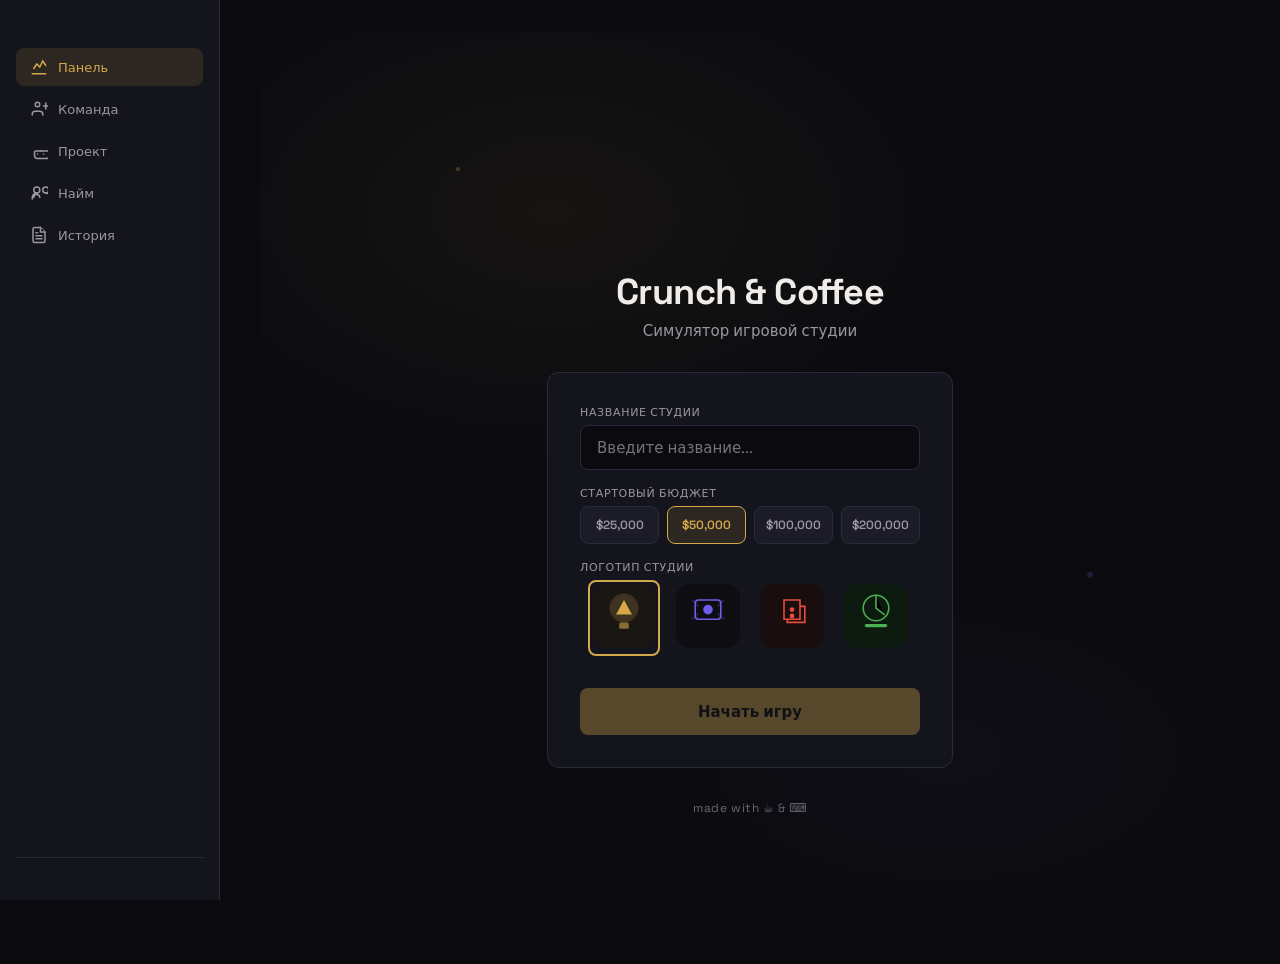
==== pc/index.html @ b039c9ba "Crunch & Coffee — Game Dev Simulator" ====
<!DOCTYPE html>
<html lang="ru">
<head>
<meta charset="UTF-8">
<meta name="viewport" content="width=device-width, initial-scale=1.0">
<title>Crunch & Coffee — Game Dev Simulator</title>
<link rel="preconnect" href="https://fonts.googleapis.com">
<link href="https://fonts.googleapis.com/css2?family=Space+Grotesk:wght@400;500;600;700&family=JetBrains+Mono:wght@400;500&display=swap" rel="stylesheet">
<link rel="stylesheet" href="style.css">
</head>
<body>
<div id="app">
  <div id="sidebar">
    <div id="studio-brand"></div>
    <nav id="nav"></nav>
    <div id="sidebar-footer">
      <div id="quick-budget"></div>
      <div id="quick-week"></div>
    </div>
  </div>
  <main id="content">
    <div id="screen-start" class="screen active"></div>
    <div id="screen-dashboard" class="screen"></div>
    <div id="screen-project" class="screen"></div>
    <div id="screen-team" class="screen"></div>
    <div id="screen-hire" class="screen"></div>
    <div id="screen-history" class="screen"></div>
  </main>
</div>
<div id="modal-overlay" class="modal-hidden">
  <div class="modal" id="modal-content"></div>
</div>
<script src="../shared/svg.js"></script>
<script src="../shared/data.js"></script>
<script src="../shared/game.js"></script>
<script src="../shared/editor.js"></script>
<script src="../shared/room.js"></script>
<script src="app.js"></script>
</body>
</html>
---- pc/style.css ----
/* Crunch & Coffee — PC Styles */

*, *::before, *::after { box-sizing: border-box; margin: 0; padding: 0; }

:root {
  --bg: #0B0B0F;
  --surface: #14141C;
  --surface-2: #1C1C28;
  --surface-3: #242430;
  --border: #2A2A3A;
  --text: #F0EDE8;
  --text-2: #9B96A0;
  --text-3: #6B6675;
  --accent: #D4A84B;
  --accent-dim: #D4A84B20;
  --red: #E74C3C;
  --green: #4CAF50;
  --blue: #3498DB;
  --purple: #6C5CE7;
  --orange: #F39C12;
  --radius: 12px;
  --radius-sm: 8px;
  --shadow: 0 4px 24px rgba(0,0,0,0.3);
  --font: 'Space Grotesk', system-ui, -apple-system, sans-serif;
  --mono: 'JetBrains Mono', monospace;
}

html { font-size: 15px; }
body {
  font-family: var(--font);
  background: var(--bg);
  color: var(--text);
  min-height: 100vh;
  overflow-x: hidden;
  -webkit-font-smoothing: antialiased;
}

#app { display: flex; min-height: 100vh; }

/* Sidebar */
#sidebar {
  width: 220px;
  background: var(--surface);
  border-right: 1px solid var(--border);
  padding: 20px 16px;
  display: flex;
  flex-direction: column;
  position: fixed;
  top: 0;
  left: 0;
  height: 100vh;
  z-index: 10;
}

#studio-brand { margin-bottom: 28px; text-align: center; }
#studio-brand .brand-logo { margin-bottom: 8px; }
#studio-brand .brand-name {
  font-size: 13px;
  font-weight: 600;
  color: var(--text);
  line-height: 1.3;
}

#nav { display: flex; flex-direction: column; gap: 4px; flex: 1; }

.nav-btn {
  display: flex;
  align-items: center;
  gap: 10px;
  padding: 10px 14px;
  border: none;
  background: transparent;
  color: var(--text-2);
  font-family: var(--font);
  font-size: 13px;
  font-weight: 500;
  border-radius: var(--radius-sm);
  cursor: pointer;
  transition: all 0.2s;
}
.nav-btn:hover { background: var(--surface-2); color: var(--text); }
.nav-btn.active { background: var(--accent-dim); color: var(--accent); }
.nav-btn svg { flex-shrink: 0; }

#sidebar-footer {
  padding-top: 16px;
  border-top: 1px solid var(--border);
  font-size: 12px;
  color: var(--text-3);
  display: flex;
  flex-direction: column;
  gap: 6px;
}
#sidebar-footer > div { display: flex; justify-content: space-between; }
#sidebar-footer .val { font-family: var(--mono); color: var(--text-2); }

/* Main Content */
#content {
  flex: 1;
  margin-left: 220px;
  padding: 32px 40px;
  max-width: 1200px;
}

/* Screens */
.screen { display: none; }
.screen.active { display: block; }

.screen-header {
  display: flex;
  align-items: center;
  justify-content: space-between;
  margin-bottom: 28px;
}
.screen-header h2 {
  font-size: 22px;
  font-weight: 700;
  letter-spacing: -0.3px;
}
.header-actions { display: flex; gap: 10px; }

/* Buttons */
.btn-primary, .btn-secondary, .btn-danger {
  display: inline-flex;
  align-items: center;
  gap: 8px;
  padding: 10px 22px;
  border: none;
  border-radius: var(--radius-sm);
  font-family: var(--font);
  font-size: 13px;
  font-weight: 600;
  cursor: pointer;
  transition: all 0.2s;
}
.btn-primary {
  background: var(--accent);
  color: #0B0B0F;
}
.btn-primary:hover { background: #E0BA5A; transform: translateY(-1px); }
.btn-primary:disabled { opacity: 0.35; cursor: not-allowed; transform: none; }

.btn-secondary {
  background: var(--surface-2);
  color: var(--text);
  border: 1px solid var(--border);
}
.btn-secondary:hover { background: var(--surface-3); }

.btn-danger {
  background: var(--red);
  color: #fff;
}
.btn-danger:hover { opacity: 0.9; }

/* Cards */
.card {
  background: var(--surface);
  border: 1px solid var(--border);
  border-radius: var(--radius);
  padding: 24px;
}
.card h3 {
  font-size: 14px;
  font-weight: 600;
  color: var(--text-2);
  text-transform: uppercase;
  letter-spacing: 0.05em;
  margin-bottom: 16px;
}

/* Stats Grid */
.stats-grid {
  display: grid;
  grid-template-columns: repeat(4, 1fr);
  gap: 16px;
  margin-bottom: 24px;
}
.stat-card {
  background: var(--surface);
  border: 1px solid var(--border);
  border-radius: var(--radius);
  padding: 20px;
  display: flex;
  flex-direction: column;
  gap: 4px;
}
.stat-icon { margin-bottom: 8px; width: 36px; height: 36px; border-radius: var(--radius-sm); display: flex; align-items: center; justify-content: center; }
.stat-label { font-size: 11px; color: var(--text-3); text-transform: uppercase; letter-spacing: 0.06em; }
.stat-value { font-family: var(--mono); font-size: 22px; font-weight: 600; color: var(--text); }

/* Dashboard Grid */
.dashboard-grid { display: grid; grid-template-columns: 1fr 1fr; gap: 16px; }
#dash-log { grid-column: 1 / -1; }

/* Empty state */
.empty-state { color: var(--text-3); font-size: 14px; margin-bottom: 12px; }

/* Option Grid */
.option-grid {
  display: grid;
  grid-template-columns: repeat(4, 1fr);
  gap: 8px;
  margin-bottom: 8px;
}
.option-btn {
  padding: 10px 12px;
  background: var(--surface-2);
  border: 1px solid var(--border);
  border-radius: var(--radius-sm);
  color: var(--text-2);
  font-family: var(--font);
  font-size: 12px;
  font-weight: 500;
  cursor: pointer;
  transition: all 0.2s;
  text-align: center;
}
.option-btn:hover { border-color: var(--text-3); color: var(--text); }
.option-btn.selected {
  border-color: var(--accent);
  background: var(--accent-dim);
  color: var(--accent);
}
.scope-grid { grid-template-columns: repeat(3, 1fr); }

/* Estimate box */
.estimate-box {
  background: var(--surface-2);
  border: 1px solid var(--border);
  border-radius: var(--radius);
  padding: 20px;
  margin: 16px 0;
  display: grid;
  grid-template-columns: repeat(3, 1fr);
  gap: 16px;
}
.estimate-box .est-item { text-align: center; }
.estimate-box .est-label { font-size: 11px; color: var(--text-3); text-transform: uppercase; letter-spacing: 0.05em; }
.estimate-box .est-value { font-family: var(--mono); font-size: 18px; font-weight: 600; color: var(--text); margin-top: 4px; }

/* Team grid */
.team-grid { display: grid; grid-template-columns: repeat(3, 1fr); gap: 12px; }
.team-card {
  background: var(--surface);
  border: 1px solid var(--border);
  border-radius: var(--radius);
  padding: 16px;
  display: flex;
  flex-direction: column;
  align-items: center;
  text-align: center;
  gap: 8px;
}
.team-card .avatar { margin-bottom: 4px; }
.team-card .emp-name { font-weight: 600; font-size: 14px; }
.team-card .emp-role {
  font-size: 11px;
  color: var(--text-3);
  text-transform: uppercase;
  letter-spacing: 0.05em;
  padding: 2px 10px;
  border-radius: 99px;
  background: var(--surface-2);
}
.team-card .emp-skill { font-family: var(--mono); font-size: 13px; color: var(--text-2); }
.team-card .emp-mood {
  font-size: 12px;
  display: flex;
  align-items: center;
  gap: 4px;
}
.emp-salary { font-size: 12px; color: var(--text-3); font-family: var(--mono); }
.team-card .emp-actions { display: flex; gap: 6px; margin-top: 4px; }
.team-card .emp-actions button { padding: 4px 10px; font-size: 11px; }

/* Hire / Candidates */
.candidate-card {
  display: flex;
  align-items: center;
  gap: 16px;
  background: var(--surface);
  border: 1px solid var(--border);
  border-radius: var(--radius);
  padding: 16px 20px;
  margin-bottom: 8px;
}
.candidate-card .cand-info { flex: 1; }
.candidate-card .cand-name { font-weight: 600; font-size: 14px; }
.candidate-card .cand-details { display: flex; gap: 16px; margin-top: 4px; }
.candidate-card .cand-details span { font-size: 12px; color: var(--text-3); }
.candidate-card .cand-skill {
  font-family: var(--mono);
  font-size: 14px;
  color: var(--accent);
  font-weight: 600;
}

/* Progress bars */
.progress-group { margin: 16px 0; }
.progress-item { margin-bottom: 12px; }
.progress-item .progress-label {
  display: flex;
  justify-content: space-between;
  font-size: 12px;
  margin-bottom: 4px;
}
.progress-item .progress-label span:first-child { color: var(--text-2); }
.progress-item .progress-label span:last-child { font-family: var(--mono); color: var(--text); }
.progress-bar {
  height: 6px;
  background: var(--surface-2);
  border-radius: 99px;
  overflow: hidden;
}
.progress-bar .fill {
  height: 100%;
  border-radius: 99px;
  transition: width 0.5s;
  background: var(--accent);
}
.progress-bar .fill.green { background: var(--green); }
.progress-bar .fill.blue { background: var(--blue); }
.progress-bar .fill.purple { background: var(--purple); }

/* Team assignment in project */
.assigned-team { margin: 16px 0; }
.assignee-row {
  display: flex;
  align-items: center;
  justify-content: space-between;
  padding: 8px 12px;
  background: var(--surface-2);
  border-radius: var(--radius-sm);
  margin-bottom: 4px;
}
.assignee-row .assignee-info { display: flex; align-items: center; gap: 10px; }
.assignee-row .assignee-name { font-size: 13px; }
.assignee-row .assignee-role { font-size: 11px; color: var(--text-3); }

/* Log */
.log-entry {
  padding: 8px 0;
  border-bottom: 1px solid var(--border);
  font-size: 13px;
  display: flex;
  gap: 8px;
}
.log-entry:last-child { border-bottom: none; }
.log-entry .log-week { font-family: var(--mono); font-size: 11px; color: var(--text-3); flex-shrink: 0; margin-top: 1px; }

/* Completed games */
.completed-card {
  background: var(--surface);
  border: 1px solid var(--border);
  border-radius: var(--radius);
  padding: 20px;
  margin-bottom: 12px;
  display: flex;
  align-items: center;
  gap: 20px;
}
.completed-card .game-rating {
  width: 48px;
  height: 48px;
  border-radius: var(--radius-sm);
  display: flex;
  align-items: center;
  justify-content: center;
  font-family: var(--mono);
  font-size: 22px;
  font-weight: 700;
  flex-shrink: 0;
}
.completed-card .game-info { flex: 1; }
.completed-card .game-name { font-weight: 600; font-size: 15px; }
.completed-card .game-meta { font-size: 12px; color: var(--text-3); margin-top: 2px; }
.completed-card .game-revenue { font-family: var(--mono); font-size: 15px; font-weight: 600; }

/* Start screen */
#screen-start {
  display: none;
  position: relative;
  min-height: 100vh;
  margin: 0 auto;
  text-align: center;
  overflow: hidden;
}
#screen-start.active { display: flex; align-items: center; justify-content: center; }

.start-content { max-width: 520px; padding: 40px 20px; position: relative; z-index: 2; }

/* Animated BG */
.start-bg {
  position: absolute; inset: 0; z-index: 0;
  background: radial-gradient(ellipse 60% 40% at 30% 20%, rgba(212,168,75,0.06) 0%, transparent 70%),
              radial-gradient(ellipse 50% 30% at 70% 80%, rgba(108,92,231,0.04) 0%, transparent 60%);
  animation: bgPulse 8s ease-in-out infinite alternate;
}
@keyframes bgPulse {
  0% { opacity: 0.5; transform: scale(1); }
  100% { opacity: 1; transform: scale(1.05); }
}

/* Floating particles */
.start-particle {
  position: absolute; z-index: 1;
  border-radius: 50%;
  pointer-events: none;
}
.start-p1 {
  width: 4px; height: 4px; background: var(--accent);
  top: 15%; left: 20%; opacity: 0.3;
  animation: floatA 12s ease-in-out infinite;
}
.start-p2 {
  width: 6px; height: 6px; background: var(--purple);
  top: 60%; right: 15%; opacity: 0.2;
  animation: floatA 15s ease-in-out infinite reverse;
}
.start-p3 {
  width: 3px; height: 3px; background: var(--accent);
  top: 40%; left: 60%; opacity: 0.25;
  animation: floatA 10s ease-in-out infinite 2s;
}
@keyframes floatA {
  0%, 100% { transform: translateY(0) translateX(0); }
  25% { transform: translateY(-30px) translateX(15px); }
  50% { transform: translateY(-10px) translateX(-20px); }
  75% { transform: translateY(-40px) translateX(10px); }
}

/* Animations */
.anim-fade-up {
  opacity: 0;
  transform: translateY(20px);
  animation: fadeUp 0.7s cubic-bezier(0.16,1,0.3,1) forwards;
}
@keyframes fadeUp {
  to { opacity: 1; transform: translateY(0); }
}

.anim-glow {
  animation: glowPulse 2s ease-in-out infinite;
}
@keyframes glowPulse {
  0%, 100% { box-shadow: 0 0 0 0 rgba(212,168,75,0.3); }
  50% { box-shadow: 0 0 20px 4px rgba(212,168,75,0.15); }
}

.start-logo {
  margin-bottom: 20px;
  filter: drop-shadow(0 0 20px rgba(212,168,75,0.15));
  animation: floatMug 4s ease-in-out infinite;
}
@keyframes floatMug {
  0%, 100% { transform: translateY(0); }
  50% { transform: translateY(-8px); }
}

.start-title {
  font-size: 36px;
  font-weight: 700;
  letter-spacing: -0.5px;
  margin-bottom: 6px;
}
.start-sub { color: var(--text-2); font-size: 15px; margin-bottom: 32px; }

.start-footer {
  margin-top: 32px;
  font-size: 12px;
  color: var(--text-3);
  letter-spacing: 0.05em;
}

.start-form {
  background: var(--surface);
  border: 1px solid var(--border);
  border-radius: var(--radius);
  padding: 32px;
  text-align: left;
}
.start-form label {
  display: block;
  font-size: 11px;
  text-transform: uppercase;
  letter-spacing: 0.06em;
  color: var(--text-2);
  margin-bottom: 6px;
  margin-top: 16px;
}
.start-form label:first-child { margin-top: 0; }
.start-form input[type="text"] {
  width: 100%;
  padding: 12px 16px;
  background: var(--bg);
  border: 1px solid var(--border);
  border-radius: var(--radius-sm);
  color: var(--text);
  font-family: var(--font);
  font-size: 15px;
  outline: none;
  transition: border-color 0.2s;
}
.start-form input[type="text"]:focus { border-color: var(--accent); }

.budget-select { display: grid; grid-template-columns: repeat(4, 1fr); gap: 8px; }
.budget-opt {
  padding: 10px;
  background: var(--surface-2);
  border: 1px solid var(--border);
  border-radius: var(--radius-sm);
  color: var(--text-2);
  font-family: var(--font);
  font-weight: 600;
  font-size: 12px;
  cursor: pointer;
  transition: all 0.2s;
}
.budget-opt:hover { border-color: var(--text-3); }
.budget-opt.active { border-color: var(--accent); background: var(--accent-dim); color: var(--accent); }

.logo-select { display: flex; gap: 12px; justify-content: center; margin-bottom: 8px; }
.logo-opt {
  cursor: pointer;
  border-radius: var(--radius-sm);
  border: 2px solid transparent;
  transition: border-color 0.2s;
  padding: 2px;
}
.logo-opt.selected { border-color: var(--accent); }
.logo-opt:hover { border-color: var(--text-3); }

#btn-start { width: 100%; justify-content: center; padding: 14px; font-size: 15px; margin-top: 24px; }

/* Modal */
#modal-overlay {
  position: fixed;
  inset: 0;
  background: rgba(0,0,0,0.6);
  z-index: 100;
  display: flex;
  align-items: center;
  justify-content: center;
  transition: opacity 0.2s;
}
#modal-overlay.modal-hidden { opacity: 0; pointer-events: none; }
.modal {
  background: var(--surface);
  border: 1px solid var(--border);
  border-radius: var(--radius);
  padding: 32px;
  max-width: 480px;
  width: 90%;
  max-height: 80vh;
  overflow-y: auto;
}
.modal h2 { margin-bottom: 16px; }
.modal p { color: var(--text-2); font-size: 14px; line-height: 1.6; margin-bottom: 16px; }
.modal .btn-primary { width: 100%; justify-content: center; }

/* Project status */
#project-status { margin-bottom: 24px; }
#project-status .project-name { font-size: 20px; font-weight: 700; margin-bottom: 20px; }
.project-meta-grid { display: grid; grid-template-columns: repeat(4, 1fr); gap: 12px; margin-bottom: 16px; }
.project-meta-item { text-align: center; }
.project-meta-item .meta-label { font-size: 10px; color: var(--text-3); text-transform: uppercase; letter-spacing: 0.05em; }
.project-meta-item .meta-value { font-family: var(--mono); font-size: 14px; font-weight: 600; margin-top: 2px; }

/* Role groups */
.role-group { margin-bottom: 20px; }
.role-group-header {
  display: flex;
  align-items: center;
  justify-content: space-between;
  padding: 8px 12px;
  margin-bottom: 8px;
  font-size: 13px;
  font-weight: 600;
  text-transform: uppercase;
  letter-spacing: 0.05em;
}
.role-count {
  font-size: 11px;
  color: var(--text-3);
  font-family: var(--mono);
}
.role-members {
  display: grid;
  grid-template-columns: repeat(auto-fill, minmax(200px, 1fr));
  gap: 8px;
}

/* Coding panel */
.coding-panel {
  background: var(--surface);
  border: 1px solid var(--border);
  border-radius: var(--radius);
  margin-top: 16px;
  overflow: hidden;
}
.coding-header {
  display: flex;
  align-items: center;
  gap: 10px;
  padding: 12px 16px;
  background: var(--surface-2);
  border-bottom: 1px solid var(--border);
}
.coding-file {
  font-family: var(--mono);
  font-size: 13px;
  color: var(--accent);
  font-weight: 500;
  flex: 1;
}
.coding-emp {
  font-size: 11px;
  color: var(--text-3);
}
.code-display {
  background: #0D0D12;
  border-bottom: 1px solid var(--border);
  overflow-x: auto;
}
.code-display pre {
  padding: 16px;
  font-family: var(--mono);
  font-size: 12px;
  line-height: 1.6;
  color: var(--text);
  tab-size: 2;
  white-space: pre;
}
.code-input-wrap {
  padding: 16px;
}
.code-input-label {
  display: block;
  font-size: 11px;
  color: var(--text-3);
  text-transform: uppercase;
  letter-spacing: 0.05em;
  margin-bottom: 8px;
}
.code-textarea {
  width: 100%;
  min-height: 100px;
  padding: 12px;
  background: #0D0D12;
  border: 1px solid var(--border);
  border-radius: var(--radius-sm);
  color: var(--text);
  font-family: var(--mono);
  font-size: 12px;
  line-height: 1.5;
  resize: vertical;
  outline: none;
  transition: border-color 0.2s;
}
.code-textarea:focus {
  border-color: var(--accent);
}
.code-input-wrap .btn-primary {
  margin-top: 10px;
}

.editor-wrap {
  min-height: 160px;
  border: 1px solid var(--border);
  border-radius: var(--radius-sm);
  overflow: hidden;
}

.assignee-row {
  cursor: pointer;
  transition: background 0.2s;
}
.assignee-row:hover { background: var(--surface-3); }
.assignee-row.focused {
  background: var(--accent-dim);
  border-left: 2px solid var(--accent);
}
.assignee-row.solved {
  border-left: 2px solid var(--green);
}

/* Finance and chart */
#dash-finance { grid-column: 1 / -1; }

/* Game over screen */
.game-over { text-align: center; padding: 40px; }
.game-over h2 { font-size: 28px; margin-bottom: 12px; }
.game-over p { color: var(--text-2); margin-bottom: 24px; }

/* Responsive */
@media (max-width: 1100px) {
  #content { padding: 24px 28px; }
  .stats-grid { grid-template-columns: repeat(2, 1fr); }
  .dashboard-grid { grid-template-columns: 1fr; }
  .team-grid { grid-template-columns: repeat(2, 1fr); }
  .option-grid { grid-template-columns: repeat(2, 1fr); }
}

/* Custom Editor */
.custom-editor {
  display: flex;
  background: #0D0D12;
  min-height: 120px;
  font-family: 'JetBrains Mono', monospace;
  font-size: 12px;
  line-height: 1.6;
}
.editor-gutter {
  flex-shrink: 0;
  width: 40px;
  padding: 8px 0;
  background: #0A0A0E;
  text-align: right;
  color: #3A3A4A;
  user-select: none;
  overflow: hidden;
}
.editor-gutter span {
  display: block;
  padding: 0 8px 0 4px;
  font-size: 11px;
}
.editor-textarea {
  flex: 1;
  padding: 8px 12px;
  background: transparent;
  border: none;
  color: #E0DDD8;
  font-family: 'JetBrains Mono', monospace;
  font-size: 12px;
  line-height: 1.6;
  resize: none;
  outline: none;
  tab-size: 2;
  white-space: pre;
  overflow-wrap: normal;
  overflow-x: auto;
}
.editor-textarea::selection {
  background: rgba(212,168,75,0.25);
}
.editor-textarea:focus {
  box-shadow: inset 0 0 0 1px rgba(212,168,75,0.15);
}

/* Room bar */
.room-bar {
  display: flex;
  align-items: center;
  gap: 12px;
  background: var(--surface);
  border: 1px solid var(--border);
  border-radius: var(--radius-sm);
  padding: 6px 14px;
  font-size: 12px;
}
.room-code {
  font-family: var(--mono);
  color: var(--accent);
  font-weight: 600;
  white-space: nowrap;
}
.room-code strong {
  font-size: 15px;
  letter-spacing: 2px;
}
.room-members {
  color: var(--text-3);
  font-size: 11px;
  max-width: 150px;
  overflow: hidden;
  text-overflow: ellipsis;
  white-space: nowrap;
}
.room-name-input {
  width: 100%;
  padding: 10px 14px;
  background: var(--bg);
  border: 1px solid var(--border);
  border-radius: var(--radius-sm);
  color: var(--text);
  font-family: var(--font);
  font-size: 15px;
  outline: none;
  margin-bottom: 8px;
}
.room-name-input:focus { border-color: var(--accent); }
.room-code-input {
  font-family: var(--mono);
  font-size: 18px;
  text-align: center;
  letter-spacing: 4px;
  text-transform: uppercase;
}
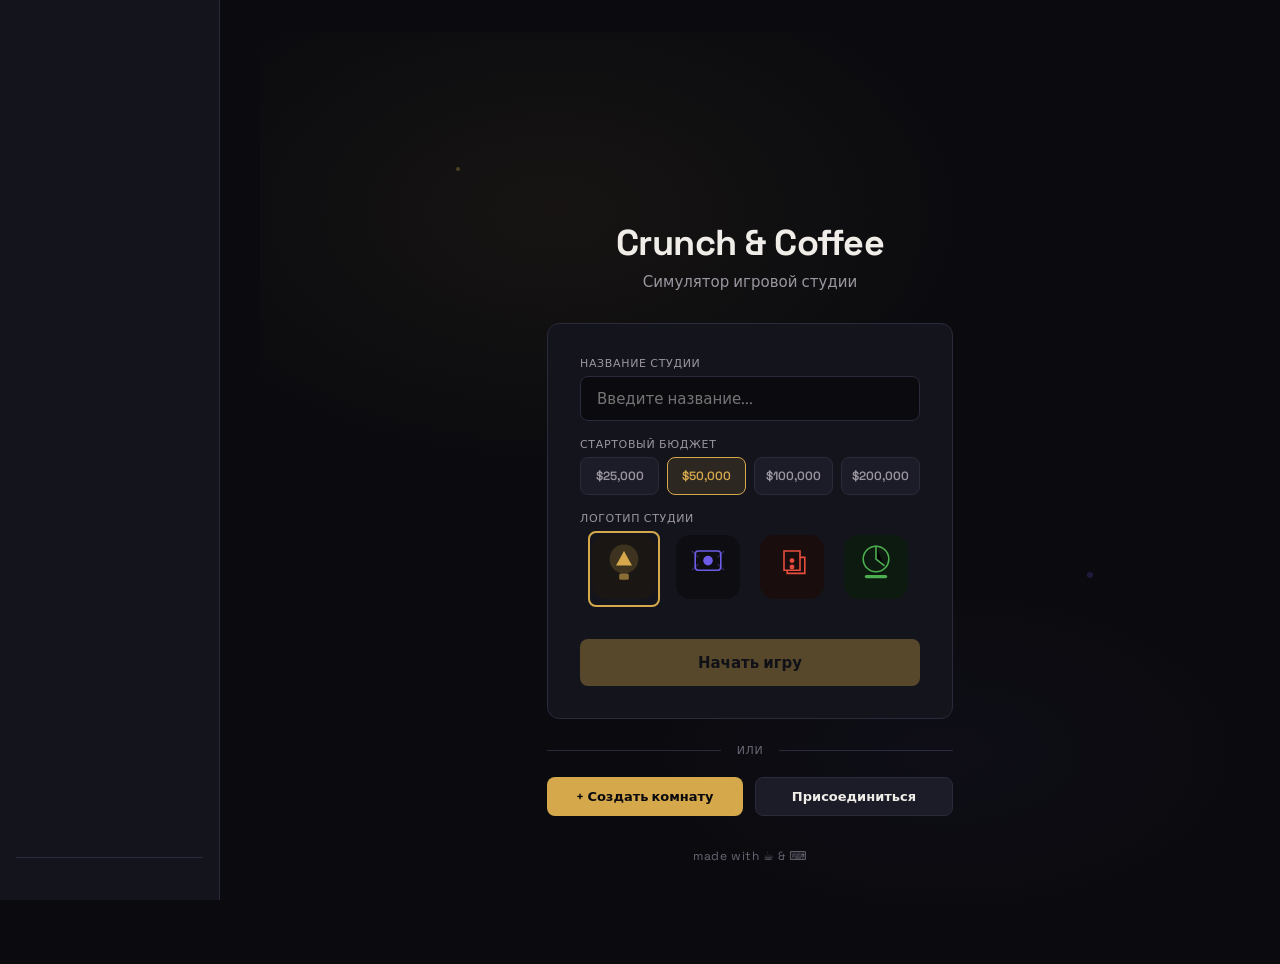
==== commit ebb48e77: "Add players nav item, fix project sync for guests" ====
--- a/pc/index.html
+++ b/pc/index.html
@@ -25,6 +25,7 @@
     <div id="screen-team" class="screen"></div>
     <div id="screen-hire" class="screen"></div>
     <div id="screen-history" class="screen"></div>
+    <div id="screen-players" class="screen"></div>
   </main>
 </div>
 <div id="modal-overlay" class="modal-hidden">
--- a/pc/style.css
+++ b/pc/style.css
@@ -798,3 +798,57 @@
   letter-spacing: 4px;
   text-transform: uppercase;
 }
+
+/* Start screen room buttons */
+.start-room { margin-top: 24px; }
+.start-room-divider {
+  display: flex;
+  align-items: center;
+  gap: 16px;
+  margin-bottom: 20px;
+  color: var(--text-3);
+  font-size: 11px;
+  text-transform: uppercase;
+  letter-spacing: 0.05em;
+}
+.start-room-divider::before,
+.start-room-divider::after {
+  content: '';
+  flex: 1;
+  height: 1px;
+  background: var(--border);
+}
+.start-room-buttons {
+  display: flex;
+  gap: 12px;
+}
+.start-room-buttons .btn-primary,
+.start-room-buttons .btn-secondary {
+  flex: 1;
+  justify-content: center;
+}
+
+/* Room players list */
+.room-players {
+  display: flex;
+  flex-direction: column;
+  gap: 6px;
+}
+.room-player-row {
+  display: flex;
+  align-items: center;
+  gap: 10px;
+  padding: 8px 12px;
+  background: var(--surface-2);
+  border-radius: var(--radius-sm);
+}
+.room-player-dot {
+  width: 8px;
+  height: 8px;
+  border-radius: 50%;
+  flex-shrink: 0;
+}
+.room-dot-you { background: var(--green); }
+.room-dot-other { background: var(--accent); }
+.room-player-name { flex: 1; font-size: 13px; font-weight: 500; }
+.room-player-tag { font-size: 10px; color: var(--text-3); text-transform: uppercase; letter-spacing: 0.05em; }
